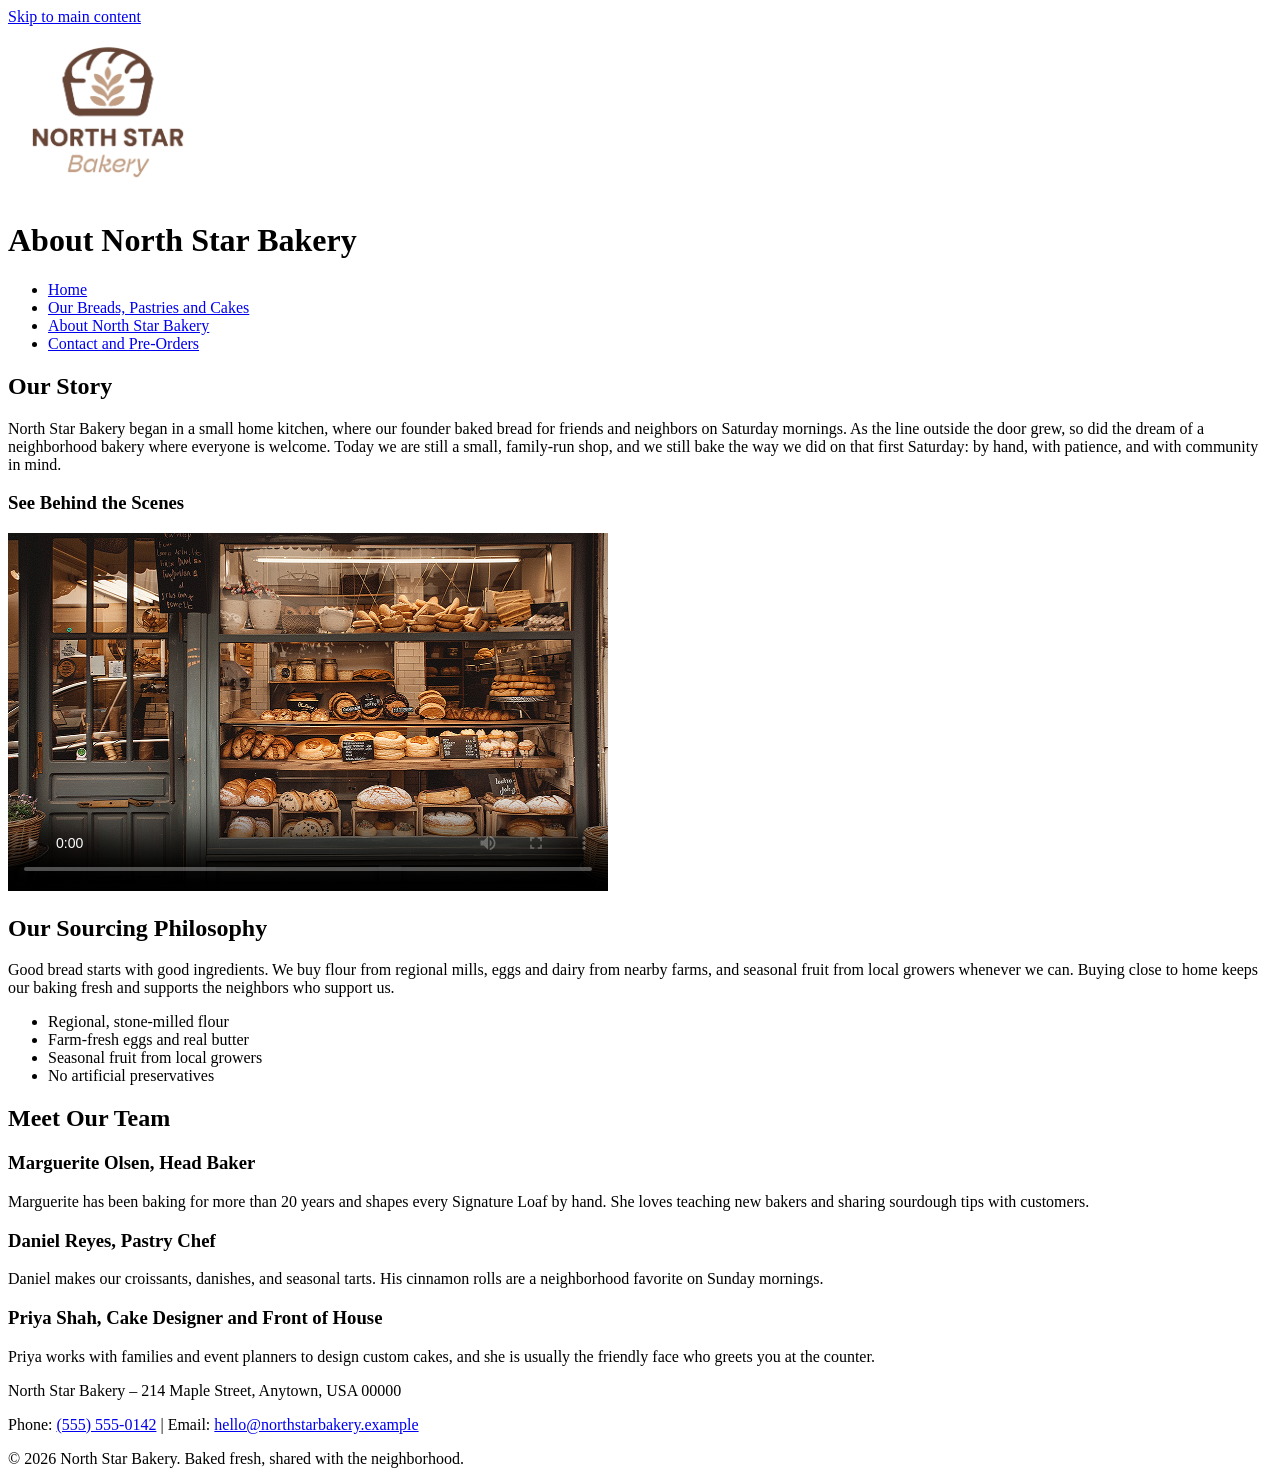
==== about.html @ e2b102ba "Add files via upload" ====
<!DOCTYPE html>
<html lang="en">
<head>
  <meta charset="UTF-8">
  <meta name="viewport" content="width=device-width, initial-scale=1.0">
  <meta name="description" content="Learn the story, sourcing philosophy, and team behind North Star Bakery.">
  <title>About Us | North Star Bakery</title>
</head>
<body>
  <a href="#main-content">Skip to main content</a>

  <header>
    <img src="images/bakery-logo_c.png" alt="North Star Bakery logo: a loaf of bread with a wheat stalk above the words North Star Bakery" width="200" height="171">
    <h1>About North Star Bakery</h1>
      <nav aria-label="Main navigation">
        <ul>
          <li><a href="index.html">Home</a></li>
          <li><a href="products.html">Our Breads, Pastries and Cakes</a></li>
          <li><a href="about.html" aria-current="page">About North Star Bakery</a></li>
          <li><a href="contact.html">Contact and Pre-Orders</a></li>
        </ul>
      </nav>
  </header>

  <main id="main-content">
    <section aria-labelledby="story-heading">
      <h2 id="story-heading">Our Story</h2>
      <p>North Star Bakery began in a small home kitchen, where our founder baked bread for friends and neighbors on Saturday mornings. As the line outside the door grew, so did the dream of a neighborhood bakery where everyone is welcome. Today we are still a small, family-run shop, and we still bake the way we did on that first Saturday: by hand, with patience, and with community in mind.</p>
      <h3>See Behind the Scenes</h3>
      <video controls width="600" poster="images/bakery-storefront_c.png">
        <source src="media/bakery-behind-scenes_c.mp4" type="video/mp4">
        <p>Your browser does not support the video element. You can <a href="media/bakery-behind-scenes_c.mp4">download the behind-the-scenes video (MP4, about 25 seconds)</a>. In the video, our bakers shape loaves, load the oven, and share what a typical early morning in the bakery looks like.</p>
      </video>
    </section>

    <section aria-labelledby="sourcing-heading">
      <h2 id="sourcing-heading">Our Sourcing Philosophy</h2>
      <p>Good bread starts with good ingredients. We buy flour from regional mills, eggs and dairy from nearby farms, and seasonal fruit from local growers whenever we can. Buying close to home keeps our baking fresh and supports the neighbors who support us.</p>
      <ul>
        <li>Regional, stone-milled flour</li>
        <li>Farm-fresh eggs and real butter</li>
        <li>Seasonal fruit from local growers</li>
        <li>No artificial preservatives</li>
      </ul>
    </section>

    <section aria-labelledby="staff-heading">
      <h2 id="staff-heading">Meet Our Team</h2>
      <article>
        <h3>Marguerite Olsen, Head Baker</h3>
        <p>Marguerite has been baking for more than 20 years and shapes every Signature Loaf by hand. She loves teaching new bakers and sharing sourdough tips with customers.</p>
      </article>
      <article>
        <h3>Daniel Reyes, Pastry Chef</h3>
        <p>Daniel makes our croissants, danishes, and seasonal tarts. His cinnamon rolls are a neighborhood favorite on Sunday mornings.</p>
      </article>
      <article>
        <h3>Priya Shah, Cake Designer and Front of House</h3>
        <p>Priya works with families and event planners to design custom cakes, and she is usually the friendly face who greets you at the counter.</p>
      </article>
    </section>
  </main>

  <footer>
    <p>North Star Bakery &ndash; 214 Maple Street, Anytown, USA 00000</p>
    <p>Phone: <a href="tel:+15555550142">(555) 555-0142</a> | Email: <a href="mailto:hello@northstarbakery.example">hello@northstarbakery.example</a></p>
    <p>&copy; 2026 North Star Bakery. Baked fresh, shared with the neighborhood.</p>
  </footer>
</body>
</html>
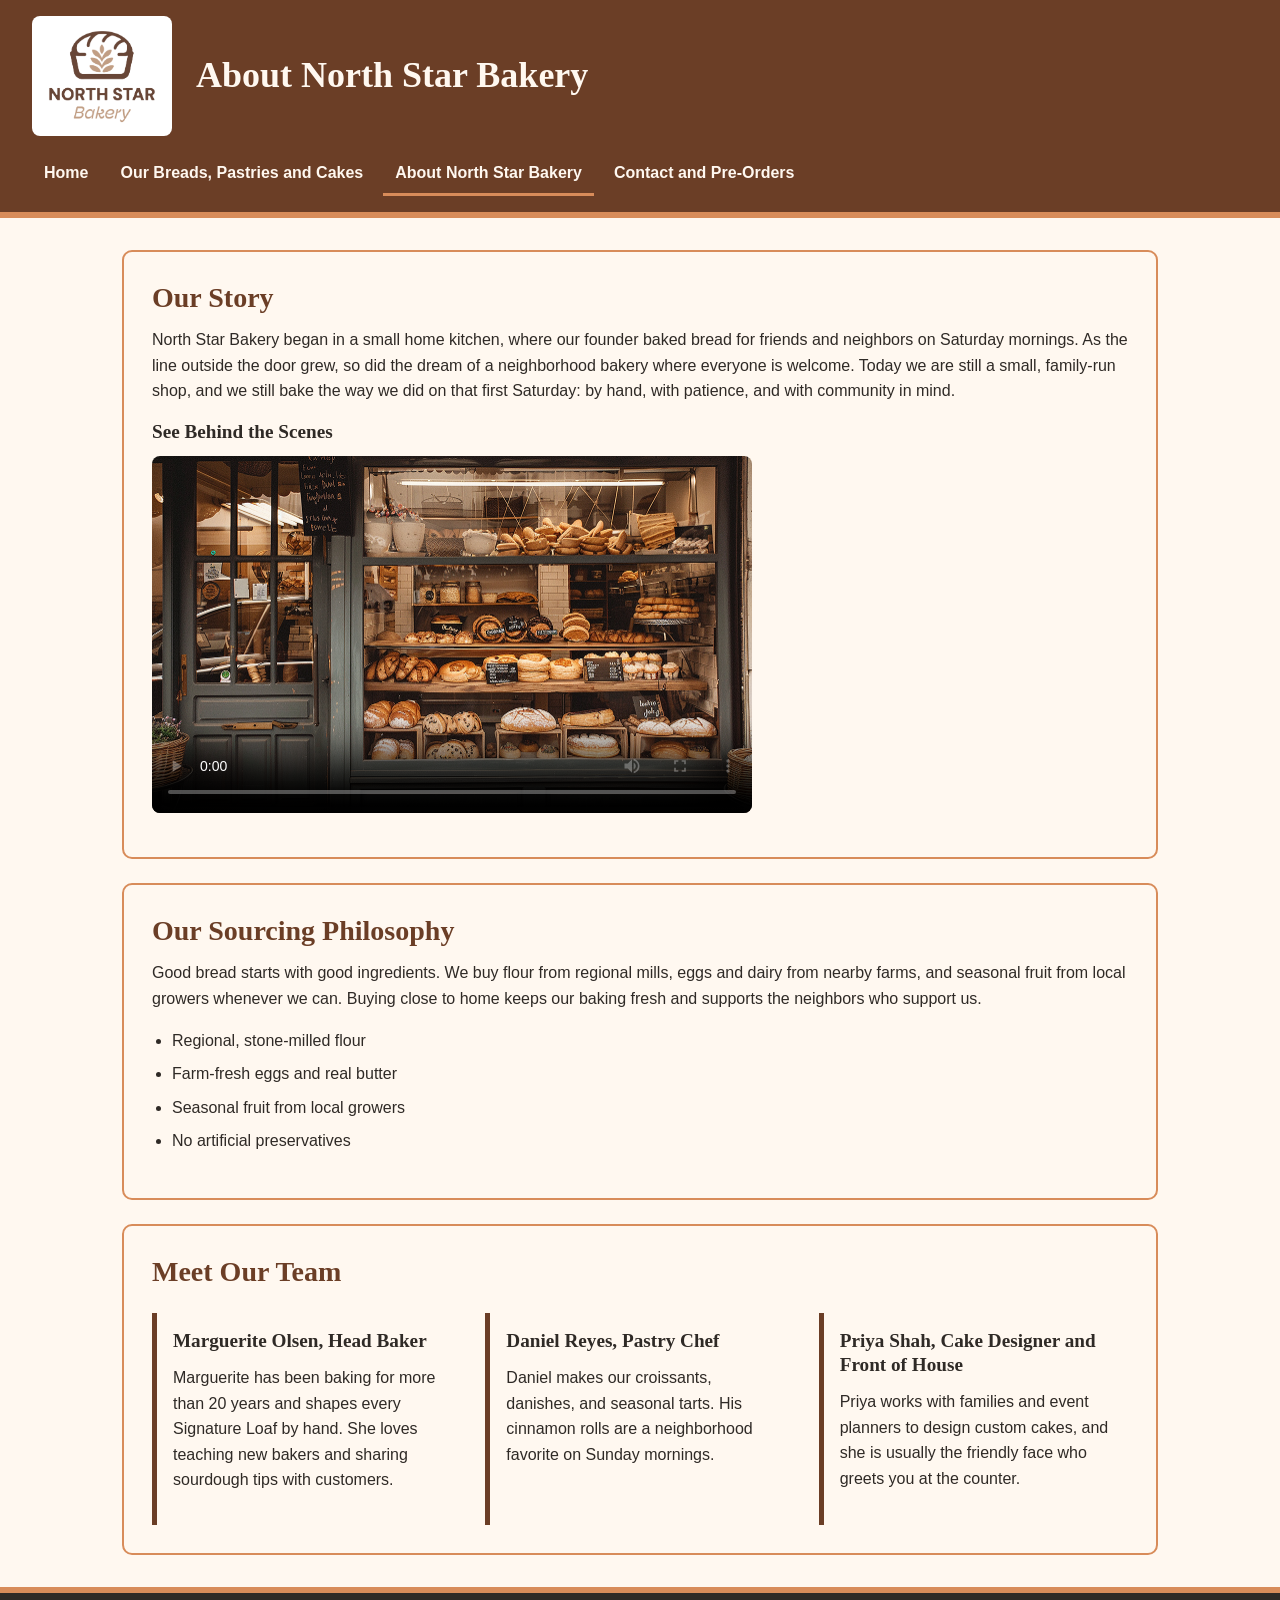
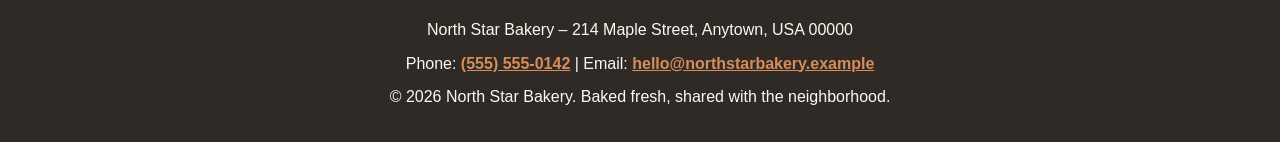
==== commit 6b41aecc: "Add files via upload" ====
--- a/about.html
+++ b/about.html
@@ -5,6 +5,7 @@
   <meta name="viewport" content="width=device-width, initial-scale=1.0">
   <meta name="description" content="Learn the story, sourcing philosophy, and team behind North Star Bakery.">
   <title>About Us | North Star Bakery</title>
+  <link rel="stylesheet" href="styles.css">
 </head>
 <body>
   <a href="#main-content">Skip to main content</a>
@@ -44,7 +45,7 @@
       </ul>
     </section>
 
-    <section aria-labelledby="staff-heading">
+    <section class="team" aria-labelledby="staff-heading">
       <h2 id="staff-heading">Meet Our Team</h2>
       <article>
         <h3>Marguerite Olsen, Head Baker</h3>
--- a/styles.css
+++ b/styles.css
@@ -0,0 +1,324 @@
+/* North Star Bakery - shared stylesheet (all four pages)
+   Palette: cream #FFF8F0, brown #6B3E26, peach #D88C5A, charcoal #2F2A26
+   Fonts: Georgia (headings) and Arial (body)
+   Approach: mobile-first; the media query at the bottom adds the wider layout. */
+
+:root {
+  --cream: #FFF8F0;
+  --brown: #6B3E26;
+  --peach: #D88C5A;
+  --charcoal: #2F2A26;
+  --gap: 1rem;
+}
+
+/* ---------- Base (mobile) ---------- */
+*, *::before, *::after {
+  box-sizing: border-box;
+}
+
+body {
+  margin: 0;
+  font-family: Arial, Helvetica, sans-serif;
+  font-size: 1rem;
+  line-height: 1.6;
+  color: var(--charcoal);
+  background-color: var(--cream);
+}
+
+h1, h2, h3 {
+  font-family: Georgia, "Times New Roman", serif;
+  line-height: 1.25;
+  margin: 0 0 0.75rem;
+}
+
+h1 { font-size: 1.75rem; }
+h2 { font-size: 1.5rem; color: var(--brown); }
+h3 { font-size: 1.2rem; color: var(--charcoal); }
+
+p, ul, address, figure { margin: 0 0 1rem; }
+address { font-style: normal; }
+
+img, video {
+  max-width: 100%;
+  height: auto;
+  display: block;
+  border-radius: 8px;
+  margin: 0 0 1rem;
+}
+
+audio {
+  width: 100%;
+  margin: 0 0 1rem;
+}
+
+a { color: var(--brown); font-weight: bold; }
+a:hover { color: var(--charcoal); text-decoration-thickness: 3px; }
+
+a:focus-visible, button:focus-visible,
+input:focus-visible, select:focus-visible, textarea:focus-visible {
+  outline: 3px solid var(--charcoal);
+  outline-offset: 2px;
+}
+
+/* Skip link: hidden until a keyboard user tabs to it */
+body > a[href="#main-content"] {
+  position: absolute;
+  left: 0.5rem;
+  top: -4rem;
+  padding: 0.5rem 1rem;
+  background-color: var(--charcoal);
+  color: var(--cream);
+  z-index: 10;
+}
+body > a[href="#main-content"]:focus { top: 0.5rem; }
+
+/* ---------- Header and navigation ---------- */
+header {
+  display: flex;
+  flex-direction: column;
+  align-items: center;
+  gap: 0.5rem;
+  padding: 1rem;
+  text-align: center;
+  background-color: var(--brown);
+  color: var(--cream);
+  border-bottom: 6px solid var(--peach);
+}
+
+header img {
+  width: 110px;
+  height: auto;
+  margin: 0;
+  border-radius: 8px;
+}
+
+header h1 { margin: 0; }
+
+nav ul {
+  display: flex;
+  flex-wrap: wrap;
+  justify-content: center;
+  gap: 0.5rem;
+  list-style: none;
+  margin: 0;
+  padding: 0;
+}
+
+nav a {
+  display: block;
+  padding: 0.5rem 0.75rem;
+  color: var(--cream);
+  text-decoration: none;
+  border-bottom: 3px solid transparent;
+}
+
+nav a:hover,
+nav a[aria-current="page"] {
+  border-bottom-color: var(--peach);
+}
+
+/* ---------- Main content ---------- */
+main {
+  display: flex;
+  flex-direction: column;
+  gap: var(--gap);
+  max-width: 1100px;
+  margin: 0 auto;
+  padding: var(--gap);
+}
+
+main > section {
+  padding: 1.25rem;
+  border: 2px solid var(--peach);
+  border-radius: 10px;
+  background-color: var(--cream);
+}
+
+main ul { padding-left: 1.25rem; }
+main li { margin-bottom: 0.5rem; }
+
+figcaption {
+  font-style: italic;
+  padding-left: 0.75rem;
+  border-left: 4px solid var(--peach);
+}
+
+article {
+  padding: 1rem;
+  margin-bottom: var(--gap);
+  border-left: 5px solid var(--brown);
+  background-color: var(--cream);
+}
+article:last-child { margin-bottom: 0; }
+
+/* ---------- Form ---------- */
+fieldset {
+  margin: 0 0 var(--gap);
+  padding: 1rem;
+  border: 2px solid var(--brown);
+  border-radius: 8px;
+}
+
+legend {
+  padding: 0 0.5rem;
+  font-family: Georgia, "Times New Roman", serif;
+  font-size: 1.15rem;
+  font-weight: bold;
+  color: var(--brown);
+}
+
+label { font-weight: bold; }
+
+input, select, textarea {
+  width: 100%;
+  max-width: 100%;
+  margin-top: 0.25rem;
+  padding: 0.6rem;
+  font-family: inherit;
+  font-size: 1rem;
+  color: var(--charcoal);
+  background-color: var(--cream);
+  border: 2px solid var(--brown);
+  border-radius: 6px;
+}
+
+button {
+  padding: 0.75rem 1.5rem;
+  font-family: inherit;
+  font-size: 1.05rem;
+  font-weight: bold;
+  color: var(--cream);
+  background-color: var(--brown);
+  border: 2px solid var(--brown);
+  border-radius: 6px;
+  cursor: pointer;
+}
+button:hover {
+  background-color: var(--charcoal);
+  border-color: var(--charcoal);
+}
+
+/* ---------- Footer ---------- */
+footer {
+  padding: 1.5rem 1rem;
+  text-align: center;
+  background-color: var(--charcoal);
+  color: var(--cream);
+  border-top: 6px solid var(--peach);
+}
+footer p { margin: 0 0 0.5rem; }
+footer a { color: var(--peach); }
+footer a:hover { color: var(--cream); }
+
+/* ---------- Interactive pre-order list and form messages (Touchstone 4) ---------- */
+.product-list {
+  display: flex;
+  flex-direction: column;
+  gap: 0.75rem;
+  margin: 0 0 1rem;
+  padding: 0;
+  list-style: none;
+}
+
+.product-list li {
+  display: flex;
+  flex-wrap: wrap;
+  align-items: center;
+  justify-content: space-between;
+  gap: 0.5rem;
+  margin: 0;
+  padding: 0.75rem;
+  border-left: 5px solid var(--peach);
+  background-color: var(--cream);
+}
+
+.product-list button {
+  padding: 0.5rem 1rem;
+  font-size: 0.95rem;
+}
+
+#clear-list { margin-right: 1rem; }
+
+.button-secondary {
+  color: var(--brown);
+  background-color: var(--cream);
+}
+.button-secondary:hover {
+  color: var(--cream);
+  background-color: var(--charcoal);
+}
+
+#list-status, .form-status:not(:empty), .note {
+  padding: 0.75rem;
+  border-left: 5px solid var(--brown);
+  background-color: var(--cream);
+  font-weight: bold;
+}
+
+.error-message {
+  display: block;
+  margin-top: 0.25rem;
+  font-weight: bold;
+}
+.error-message:not(:empty) {
+  padding: 0.4rem 0.6rem;
+  color: var(--cream);
+  background-color: var(--charcoal);
+  border-radius: 6px;
+}
+.error-message:not(:empty)::before {
+  content: "Error: ";
+}
+[aria-invalid="true"] {
+  border-style: dashed;
+  border-width: 4px;
+}
+
+/* ---------- Larger screens (tablet and up) ---------- */
+@media (min-width: 768px) {
+  h1 { font-size: 2.25rem; }
+  h2 { font-size: 1.75rem; }
+
+  header {
+    flex-direction: row;
+    flex-wrap: wrap;
+    justify-content: space-between;
+    text-align: left;
+    padding: 1rem 2rem;
+    gap: 1rem 1.5rem;
+  }
+
+  header img { width: 140px; }
+  header h1 { flex: 1 1 18rem; }
+
+  nav ul { justify-content: flex-end; }
+
+  main {
+    flex-direction: row;
+    flex-wrap: wrap;
+    gap: 1.5rem;
+    padding: 2rem;
+  }
+
+  /* Sections are full width by default and share a row when marked half or third */
+  main > section { flex: 1 1 100%; padding: 1.75rem; }
+  main > section.half  { flex: 1 1 calc(50% - 0.75rem); }
+  main > section.third { flex: 1 1 calc(33.333% - 1rem); min-width: 14rem; }
+
+  /* Staff cards sit side by side */
+  section.team {
+    display: flex;
+    flex-wrap: wrap;
+    gap: 1.5rem;
+  }
+  section.team > h2 { flex: 1 1 100%; margin-bottom: 0; }
+  section.team > article { flex: 1 1 14rem; margin-bottom: 0; }
+
+  .form-section form { max-width: 40rem; }
+
+  .product-list {
+    flex-direction: row;
+    flex-wrap: wrap;
+  }
+  .product-list li { flex: 1 1 calc(50% - 0.5rem); }
+}
